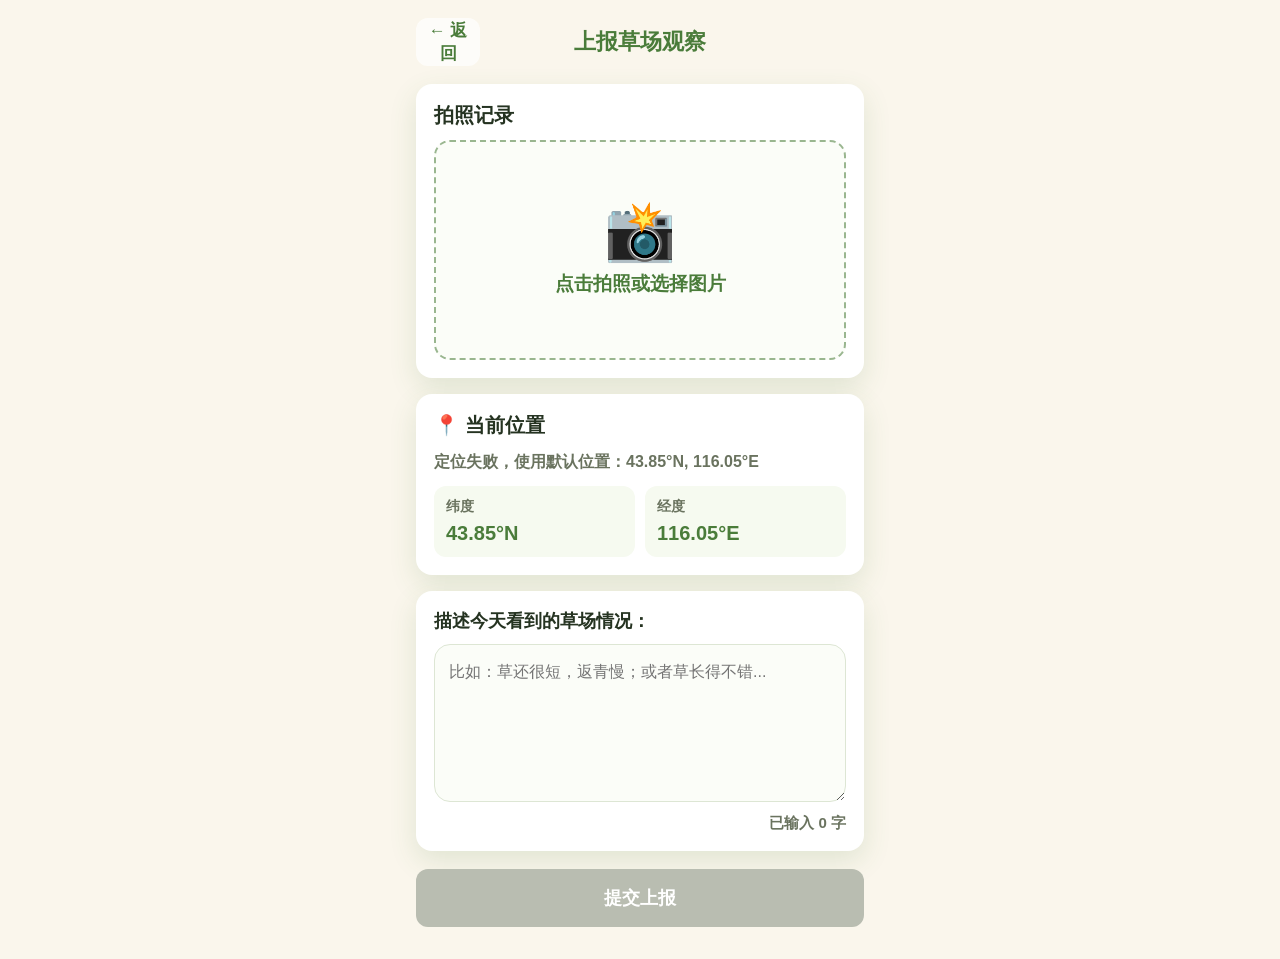
==== upload.html @ 98d2ca28 "添加3个HTML页面" ====
<!doctype html>
<html lang="zh-CN">
<head>
  <meta charset="utf-8">
  <meta name="viewport" content="width=device-width, initial-scale=1">
  <title>上报草场观察 - 草原AI协作平台</title>
  <style>
    /* 主题变量：与牧民端首页保持一致，便于后续统一调整品牌色 */
    :root {
      --bg: #FAF6EC;
      --green: #4A7C3A;
      --orange: #E89253;
      --text: #253321;
      --muted: #6A735F;
      --card: #FFFFFF;
      --line: #DDE6D4;
      --soft-green: #EEF6E8;
      --disabled: #B9BDB1;
      --shadow: 0 10px 28px rgba(74, 124, 58, 0.14);
    }

    /* 统一盒模型，避免移动端元素被 padding 撑出屏幕 */
    * {
      box-sizing: border-box;
    }

    /* 页面基础样式：米白背景、较大字体、移动端优先 */
    body {
      margin: 0;
      min-height: 100vh;
      color: var(--text);
      background: var(--bg);
      font-family: -apple-system, BlinkMacSystemFont, "Segoe UI", "PingFang SC", "Microsoft YaHei", sans-serif;
      font-size: 16px;
    }

    /* 主容器最大 480px，宽屏时仍保持手机端页面宽度 */
    .app {
      width: min(100%, 480px);
      margin: 0 auto;
      padding: 16px 16px 32px;
    }

    /* 顶部导航栏：左侧返回，中间标题，右侧占位保证标题居中 */
    .topbar {
      display: grid;
      grid-template-columns: 72px 1fr 72px;
      align-items: center;
      min-height: 52px;
      margin-bottom: 12px;
    }

    .back-btn {
      width: 64px;
      min-height: 42px;
      border: 0;
      border-radius: 12px;
      color: var(--green);
      background: rgba(255, 255, 255, 0.72);
      font-size: 17px;
      font-weight: 800;
      cursor: pointer;
    }

    .page-title {
      margin: 0;
      text-align: center;
      color: var(--green);
      font-size: 22px;
      line-height: 1.3;
      font-weight: 900;
      letter-spacing: 0;
    }

    /* 页面卡片通用样式：大圆角、白底、柔和阴影 */
    .card {
      margin-top: 16px;
      padding: 18px;
      border-radius: 16px;
      background: var(--card);
      box-shadow: var(--shadow);
    }

    .section-title {
      margin: 0 0 12px;
      font-size: 20px;
      line-height: 1.3;
      font-weight: 900;
      letter-spacing: 0;
    }

    /* 拍照区域外层：内部 label 铺满整块区域，点击即可选择或拍照 */
    .photo-box {
      position: relative;
      min-height: 220px;
      overflow: hidden;
      border: 2px dashed rgba(74, 124, 58, 0.55);
      border-radius: 16px;
      background: #FBFDF8;
    }

    .photo-box:focus-within {
      border-color: var(--green);
      box-shadow: 0 0 0 4px rgba(74, 124, 58, 0.12);
    }

    /* 隐藏原生文件输入框，但保留 label 的点击触发能力 */
    .photo-input {
      position: absolute;
      width: 1px;
      height: 1px;
      opacity: 0;
      pointer-events: none;
    }

    .photo-trigger {
      position: absolute;
      inset: 0;
      display: grid;
      place-items: center;
      cursor: pointer;
    }

    .photo-empty {
      display: grid;
      place-items: center;
      gap: 10px;
      padding: 24px;
      text-align: center;
      color: var(--green);
      font-weight: 900;
    }

    .photo-icon {
      font-size: 58px;
      line-height: 1;
    }

    .photo-text {
      font-size: 19px;
      line-height: 1.45;
    }

    /* 预览图铺满拍照区，选择图片后覆盖默认图标和文字 */
    .preview-image {
      display: none;
      width: 100%;
      height: 100%;
      min-height: 220px;
      object-fit: cover;
    }

    .photo-box.has-image .photo-empty {
      display: none;
    }

    .photo-box.has-image .preview-image {
      display: block;
    }

    /* 删除图片按钮：小圆形 ×，浮在图片右上角 */
    .remove-photo {
      position: absolute;
      top: 10px;
      right: 10px;
      display: none;
      width: 34px;
      min-height: 34px;
      border: 0;
      border-radius: 999px;
      color: #FFFFFF;
      background: rgba(37, 51, 33, 0.72);
      font-size: 24px;
      line-height: 1;
      cursor: pointer;
      z-index: 2;
    }

    .photo-box.has-image .remove-photo {
      display: grid;
      place-items: center;
    }

    /* 定位信息：两列显示纬度和经度，方便户外快速确认 */
    .location-grid {
      display: grid;
      grid-template-columns: 1fr 1fr;
      gap: 10px;
      margin-top: 12px;
    }

    .location-item {
      padding: 12px;
      border-radius: 12px;
      background: #F6FAF0;
    }

    .location-label {
      display: block;
      color: var(--muted);
      font-size: 14px;
      font-weight: 700;
    }

    .location-value {
      display: block;
      margin-top: 6px;
      color: var(--green);
      font-size: 20px;
      font-weight: 900;
    }

    .location-status {
      margin: 0;
      color: var(--muted);
      line-height: 1.5;
      font-weight: 700;
    }

    /* 描述输入区：textarea 大一些，适合手机上口述后检查文字 */
    .field-label {
      display: block;
      margin-bottom: 10px;
      font-size: 18px;
      line-height: 1.4;
      font-weight: 900;
    }

    textarea {
      width: 100%;
      min-height: 148px;
      resize: vertical;
      padding: 14px;
      border: 1px solid var(--line);
      border-radius: 16px;
      color: var(--text);
      background: #FBFDF8;
      font: inherit;
      line-height: 1.6;
      outline: none;
    }

    textarea:focus {
      border-color: var(--green);
      box-shadow: 0 0 0 4px rgba(74, 124, 58, 0.12);
    }

    .counter {
      margin-top: 8px;
      text-align: right;
      color: var(--muted);
      font-size: 15px;
      font-weight: 700;
    }

    /* 大按钮基础样式：全宽、圆角 12px、字号 18px */
    .submit-btn,
    .success-btn {
      width: 100%;
      min-height: 58px;
      border: 0;
      border-radius: 12px;
      font-size: 18px;
      font-weight: 900;
      cursor: pointer;
    }

    .submit-btn {
      margin-top: 18px;
      color: #FFFFFF;
      background: var(--green);
    }

    .submit-btn:disabled {
      color: #FFFFFF;
      background: var(--disabled);
      cursor: not-allowed;
    }

    /* 成功页默认隐藏，提交成功后用 JS 切换显示 */
    .success-view {
      display: none;
      margin-top: 18px;
      text-align: center;
    }

    .success-icon {
      font-size: 72px;
      line-height: 1;
    }

    .success-view h2 {
      margin: 12px 0 16px;
      color: var(--green);
      font-size: 28px;
      line-height: 1.3;
      font-weight: 900;
    }

    .ai-card {
      padding: 18px;
      border-radius: 16px;
      background: var(--soft-green);
      text-align: left;
      box-shadow: var(--shadow);
    }

    .ai-card h3 {
      margin: 0 0 10px;
      color: var(--green);
      font-size: 21px;
      line-height: 1.3;
      font-weight: 900;
    }

    .ai-card p {
      margin: 0;
      color: var(--text);
      line-height: 1.75;
      white-space: pre-line;
      font-weight: 650;
    }

    .success-actions {
      display: grid;
      grid-template-columns: 1fr 1fr;
      gap: 12px;
      margin-top: 16px;
    }

    .success-btn.primary {
      color: #FFFFFF;
      background: var(--green);
    }

    .success-btn.secondary {
      color: var(--green);
      border: 2px solid var(--green);
      background: #FFFFFF;
    }

    /* 小屏适配：成功页两个按钮上下排列，避免文字挤压 */
    @media (max-width: 360px) {
      .topbar {
        grid-template-columns: 64px 1fr 64px;
      }

      .location-grid,
      .success-actions {
        grid-template-columns: 1fr;
      }
    }
  </style>
</head>
<body>
  <main class="app">
    <!-- 1. 顶部导航栏：返回按钮优先调用 history.back，没有历史记录时回到首页 -->
    <header class="topbar">
      <button class="back-btn" type="button" onclick="goBack()">← 返回</button>
      <h1 class="page-title">上报草场观察</h1>
      <div aria-hidden="true"></div>
    </header>

    <!-- 表单视图：提交成功前显示，成功后整体隐藏 -->
    <section id="formView">
      <!-- 2. 拍照区：点击大虚线框可拍照或选择图片 -->
      <section class="card" aria-labelledby="photoTitle">
        <h2 id="photoTitle" class="section-title">拍照记录</h2>

        <div id="photoBox" class="photo-box">
          <input id="photoInput" class="photo-input" type="file" accept="image/*" capture="environment">
          <label class="photo-trigger" for="photoInput">
            <div class="photo-empty">
              <div class="photo-icon">📸</div>
              <div class="photo-text">点击拍照或选择图片</div>
            </div>
            <img id="previewImage" class="preview-image" alt="草场观察图片预览">
          </label>
          <button id="removePhoto" class="remove-photo" type="button" aria-label="删除图片">×</button>
        </div>
      </section>

      <!-- 3. 位置信息卡片：进入页面后自动获取当前位置 -->
      <section class="card" aria-labelledby="locationTitle">
        <h2 id="locationTitle" class="section-title">📍 当前位置</h2>
        <p id="locationStatus" class="location-status">定位中...</p>
        <div class="location-grid">
          <div class="location-item">
            <span class="location-label">纬度</span>
            <span id="latitudeText" class="location-value">--</span>
          </div>
          <div class="location-item">
            <span class="location-label">经度</span>
            <span id="longitudeText" class="location-value">--</span>
          </div>
        </div>
      </section>

      <!-- 4. 描述输入区：文字变化时实时更新字数，并决定提交按钮是否可点 -->
      <section class="card" aria-labelledby="descTitle">
        <label id="descTitle" class="field-label" for="descriptionInput">描述今天看到的草场情况：</label>
        <textarea id="descriptionInput" rows="5" placeholder="比如：草还很短，返青慢；或者草长得不错..."></textarea>
        <div id="charCounter" class="counter">已输入 0 字</div>
      </section>

      <!-- 5. 提交按钮：必须有图片或描述其中之一才启用 -->
      <button id="submitButton" class="submit-btn" type="button" disabled>提交上报</button>
    </section>

    <!-- 提交成功页：模拟 AI 分析完成后展示 -->
    <section id="successView" class="success-view" aria-live="polite">
      <div class="success-icon">✅</div>
      <h2>上报成功！</h2>

      <article class="ai-card">
        <h3>🌱 AI放牧建议</h3>
        <p>根据你的描述，当前草场返青情况良好。建议：
1. 控制每日放牧时间在6-8小时
2. 优先在东侧轮牧，让西侧继续恢复
3. 注意观察羊群采食情况，避免过度啃食</p>
      </article>

      <div class="success-actions">
        <button class="success-btn primary" type="button" onclick="resetReport()">📸 再上报一次</button>
        <button class="success-btn secondary" type="button" onclick="goHome()">🏠 返回首页</button>
      </div>
    </section>
  </main>

  <script>
    /* 获取页面关键元素，后续交互都围绕这些元素更新状态 */
    const formView = document.querySelector("#formView");
    const successView = document.querySelector("#successView");
    const photoBox = document.querySelector("#photoBox");
    const photoInput = document.querySelector("#photoInput");
    const previewImage = document.querySelector("#previewImage");
    const removePhoto = document.querySelector("#removePhoto");
    const locationStatus = document.querySelector("#locationStatus");
    const latitudeText = document.querySelector("#latitudeText");
    const longitudeText = document.querySelector("#longitudeText");
    const descriptionInput = document.querySelector("#descriptionInput");
    const charCounter = document.querySelector("#charCounter");
    const submitButton = document.querySelector("#submitButton");

    /* 保存当前图片的 base64 数据；为空时表示还没有选择图片 */
    let selectedImageBase64 = "";

    /*
      返回逻辑：
      如果用户是从首页进入，就直接返回上一页；
      如果没有可返回历史，则跳转到 weather.html 这个首页文件。
    */
    function goBack() {
      if (window.history.length > 1) {
        history.back();
      } else {
        window.location.href = "weather.html";
      }
    }

    /* 成功页的“返回首页”按钮使用同一个首页地址 */
    function goHome() {
      window.location.href = "weather.html";
    }

    /*
      图片选择逻辑：
      使用 FileReader API 把图片转成 base64，然后塞进 img 作为预览图。
    */
    photoInput.addEventListener("change", () => {
      const file = photoInput.files && photoInput.files[0];

      if (!file) {
        return;
      }

      const reader = new FileReader();
      reader.onload = () => {
        selectedImageBase64 = reader.result;
        previewImage.src = selectedImageBase64;
        photoBox.classList.add("has-image");
        updateSubmitState();
      };
      reader.readAsDataURL(file);
    });

    /*
      删除图片逻辑：
      阻止点击冒泡，避免按下 × 后又触发外层 label 打开文件选择框。
    */
    removePhoto.addEventListener("click", (event) => {
      event.preventDefault();
      event.stopPropagation();

      selectedImageBase64 = "";
      photoInput.value = "";
      previewImage.removeAttribute("src");
      photoBox.classList.remove("has-image");
      updateSubmitState();
    });

    /*
      定位逻辑：
      成功时显示真实经纬度，保留 2 位小数；
      失败或浏览器不支持时使用题目要求的默认位置。
    */
    function getLocation() {
      if (!navigator.geolocation) {
        useDefaultLocation();
        return;
      }

      locationStatus.textContent = "定位中...";
      navigator.geolocation.getCurrentPosition(
        (position) => {
          const latitude = position.coords.latitude;
          const longitude = position.coords.longitude;

          locationStatus.textContent = "已获取当前位置";
          latitudeText.textContent = `${latitude.toFixed(2)}°N`;
          longitudeText.textContent = `${longitude.toFixed(2)}°E`;
        },
        () => {
          useDefaultLocation();
        },
        {
          enableHighAccuracy: true,
          timeout: 8000,
          maximumAge: 60000
        }
      );
    }

    /* 默认位置兜底：定位失败时保证页面仍然有可用的位置信息 */
    function useDefaultLocation() {
      locationStatus.textContent = "定位失败，使用默认位置：43.85°N, 116.05°E";
      latitudeText.textContent = "43.85°N";
      longitudeText.textContent = "116.05°E";
    }

    /*
      描述输入逻辑：
      每次输入都更新字数统计，并判断提交按钮是否应该启用。
    */
    descriptionInput.addEventListener("input", () => {
      const count = descriptionInput.value.trim().length;
      charCounter.textContent = `已输入 ${count} 字`;
      updateSubmitState();
    });

    /*
      提交按钮启用条件：
      有图片或有描述其中之一即可提交；两者都没有时保持灰色禁用。
    */
    function updateSubmitState() {
      const hasImage = Boolean(selectedImageBase64);
      const hasDescription = descriptionInput.value.trim().length > 0;
      submitButton.disabled = !(hasImage || hasDescription);
    }

    /*
      提交逻辑：
      这里用 setTimeout 模拟 1.5 秒 API 调用，后续接真实接口时可替换此处。
    */
    submitButton.addEventListener("click", () => {
      if (submitButton.disabled) {
        return;
      }

      submitButton.disabled = true;
      submitButton.textContent = "AI正在分析中...";

      setTimeout(() => {
        formView.style.display = "none";
        successView.style.display = "block";
      }, 1500);
    });

    /*
      再上报一次：
      清空图片、描述和提交按钮状态，重新显示表单区域。
    */
    function resetReport() {
      selectedImageBase64 = "";
      photoInput.value = "";
      previewImage.removeAttribute("src");
      photoBox.classList.remove("has-image");
      descriptionInput.value = "";
      charCounter.textContent = "已输入 0 字";
      submitButton.textContent = "提交上报";
      updateSubmitState();

      successView.style.display = "none";
      formView.style.display = "block";
      getLocation();
    }

    /* 页面加载后立即尝试定位，并初始化提交按钮状态 */
    getLocation();
    updateSubmitState();
  </script>
</body>
</html>
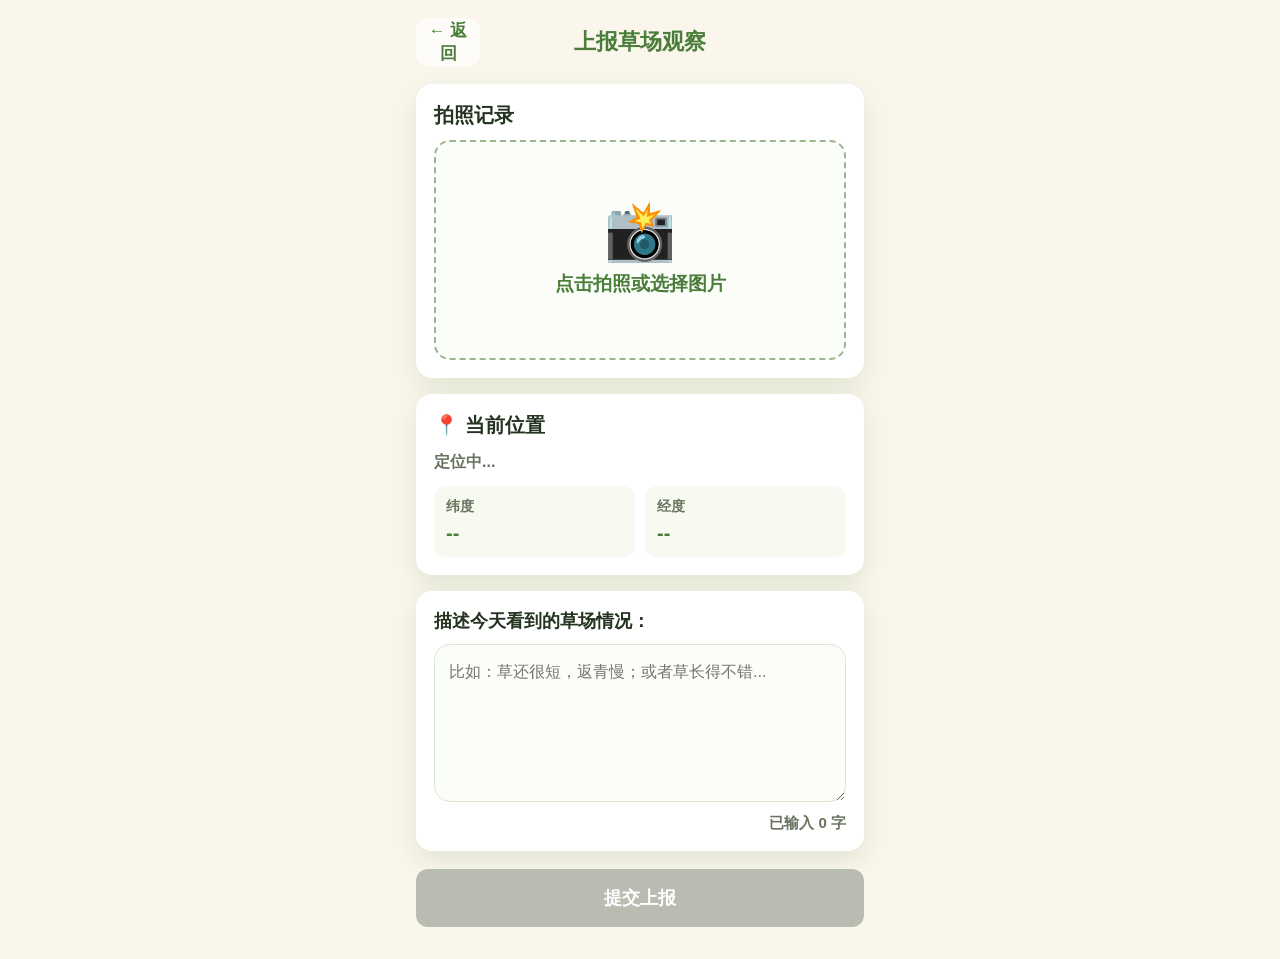
==== commit 42ca6a6d: "添加Supabase连接和上传功能" ====
--- a/upload.html
+++ b/upload.html
@@ -5,7 +5,6 @@
   <meta name="viewport" content="width=device-width, initial-scale=1">
   <title>上报草场观察 - 草原AI协作平台</title>
   <style>
-    /* 主题变量：与牧民端首页保持一致，便于后续统一调整品牌色 */
     :root {
       --bg: #FAF6EC;
       --green: #4A7C3A;
@@ -18,355 +17,80 @@
       --disabled: #B9BDB1;
       --shadow: 0 10px 28px rgba(74, 124, 58, 0.14);
     }
-
-    /* 统一盒模型，避免移动端元素被 padding 撑出屏幕 */
-    * {
-      box-sizing: border-box;
-    }
-
-    /* 页面基础样式：米白背景、较大字体、移动端优先 */
+    * { box-sizing: border-box; }
     body {
-      margin: 0;
-      min-height: 100vh;
-      color: var(--text);
-      background: var(--bg);
+      margin: 0; min-height: 100vh;
+      color: var(--text); background: var(--bg);
       font-family: -apple-system, BlinkMacSystemFont, "Segoe UI", "PingFang SC", "Microsoft YaHei", sans-serif;
       font-size: 16px;
     }
-
-    /* 主容器最大 480px，宽屏时仍保持手机端页面宽度 */
-    .app {
-      width: min(100%, 480px);
-      margin: 0 auto;
-      padding: 16px 16px 32px;
-    }
-
-    /* 顶部导航栏：左侧返回，中间标题，右侧占位保证标题居中 */
-    .topbar {
-      display: grid;
-      grid-template-columns: 72px 1fr 72px;
-      align-items: center;
-      min-height: 52px;
-      margin-bottom: 12px;
-    }
-
-    .back-btn {
-      width: 64px;
-      min-height: 42px;
-      border: 0;
-      border-radius: 12px;
-      color: var(--green);
-      background: rgba(255, 255, 255, 0.72);
-      font-size: 17px;
-      font-weight: 800;
-      cursor: pointer;
-    }
-
-    .page-title {
-      margin: 0;
-      text-align: center;
-      color: var(--green);
-      font-size: 22px;
-      line-height: 1.3;
-      font-weight: 900;
-      letter-spacing: 0;
-    }
-
-    /* 页面卡片通用样式：大圆角、白底、柔和阴影 */
-    .card {
-      margin-top: 16px;
-      padding: 18px;
-      border-radius: 16px;
-      background: var(--card);
-      box-shadow: var(--shadow);
-    }
-
-    .section-title {
-      margin: 0 0 12px;
-      font-size: 20px;
-      line-height: 1.3;
-      font-weight: 900;
-      letter-spacing: 0;
-    }
-
-    /* 拍照区域外层：内部 label 铺满整块区域，点击即可选择或拍照 */
-    .photo-box {
-      position: relative;
-      min-height: 220px;
-      overflow: hidden;
-      border: 2px dashed rgba(74, 124, 58, 0.55);
-      border-radius: 16px;
-      background: #FBFDF8;
-    }
-
-    .photo-box:focus-within {
-      border-color: var(--green);
-      box-shadow: 0 0 0 4px rgba(74, 124, 58, 0.12);
-    }
-
-    /* 隐藏原生文件输入框，但保留 label 的点击触发能力 */
-    .photo-input {
-      position: absolute;
-      width: 1px;
-      height: 1px;
-      opacity: 0;
-      pointer-events: none;
-    }
-
-    .photo-trigger {
-      position: absolute;
-      inset: 0;
-      display: grid;
-      place-items: center;
-      cursor: pointer;
-    }
-
-    .photo-empty {
-      display: grid;
-      place-items: center;
-      gap: 10px;
-      padding: 24px;
-      text-align: center;
-      color: var(--green);
-      font-weight: 900;
-    }
-
-    .photo-icon {
-      font-size: 58px;
-      line-height: 1;
-    }
-
-    .photo-text {
-      font-size: 19px;
-      line-height: 1.45;
-    }
-
-    /* 预览图铺满拍照区，选择图片后覆盖默认图标和文字 */
-    .preview-image {
-      display: none;
-      width: 100%;
-      height: 100%;
-      min-height: 220px;
-      object-fit: cover;
-    }
-
-    .photo-box.has-image .photo-empty {
-      display: none;
-    }
-
-    .photo-box.has-image .preview-image {
-      display: block;
-    }
-
-    /* 删除图片按钮：小圆形 ×，浮在图片右上角 */
-    .remove-photo {
-      position: absolute;
-      top: 10px;
-      right: 10px;
-      display: none;
-      width: 34px;
-      min-height: 34px;
-      border: 0;
-      border-radius: 999px;
-      color: #FFFFFF;
-      background: rgba(37, 51, 33, 0.72);
-      font-size: 24px;
-      line-height: 1;
-      cursor: pointer;
-      z-index: 2;
-    }
-
-    .photo-box.has-image .remove-photo {
-      display: grid;
-      place-items: center;
-    }
-
-    /* 定位信息：两列显示纬度和经度，方便户外快速确认 */
-    .location-grid {
-      display: grid;
-      grid-template-columns: 1fr 1fr;
-      gap: 10px;
-      margin-top: 12px;
-    }
-
-    .location-item {
-      padding: 12px;
-      border-radius: 12px;
-      background: #F6FAF0;
-    }
-
-    .location-label {
-      display: block;
-      color: var(--muted);
-      font-size: 14px;
-      font-weight: 700;
-    }
-
-    .location-value {
-      display: block;
-      margin-top: 6px;
-      color: var(--green);
-      font-size: 20px;
-      font-weight: 900;
-    }
-
-    .location-status {
-      margin: 0;
-      color: var(--muted);
-      line-height: 1.5;
-      font-weight: 700;
-    }
-
-    /* 描述输入区：textarea 大一些，适合手机上口述后检查文字 */
-    .field-label {
-      display: block;
-      margin-bottom: 10px;
-      font-size: 18px;
-      line-height: 1.4;
-      font-weight: 900;
-    }
-
-    textarea {
-      width: 100%;
-      min-height: 148px;
-      resize: vertical;
-      padding: 14px;
-      border: 1px solid var(--line);
-      border-radius: 16px;
-      color: var(--text);
-      background: #FBFDF8;
-      font: inherit;
-      line-height: 1.6;
-      outline: none;
-    }
-
-    textarea:focus {
-      border-color: var(--green);
-      box-shadow: 0 0 0 4px rgba(74, 124, 58, 0.12);
-    }
-
-    .counter {
-      margin-top: 8px;
-      text-align: right;
-      color: var(--muted);
-      font-size: 15px;
-      font-weight: 700;
-    }
-
-    /* 大按钮基础样式：全宽、圆角 12px、字号 18px */
-    .submit-btn,
-    .success-btn {
-      width: 100%;
-      min-height: 58px;
-      border: 0;
-      border-radius: 12px;
-      font-size: 18px;
-      font-weight: 900;
-      cursor: pointer;
-    }
-
-    .submit-btn {
-      margin-top: 18px;
-      color: #FFFFFF;
-      background: var(--green);
-    }
-
-    .submit-btn:disabled {
-      color: #FFFFFF;
-      background: var(--disabled);
-      cursor: not-allowed;
-    }
-
-    /* 成功页默认隐藏，提交成功后用 JS 切换显示 */
-    .success-view {
-      display: none;
-      margin-top: 18px;
-      text-align: center;
-    }
-
-    .success-icon {
-      font-size: 72px;
-      line-height: 1;
-    }
-
-    .success-view h2 {
-      margin: 12px 0 16px;
-      color: var(--green);
-      font-size: 28px;
-      line-height: 1.3;
-      font-weight: 900;
-    }
-
-    .ai-card {
-      padding: 18px;
-      border-radius: 16px;
-      background: var(--soft-green);
-      text-align: left;
-      box-shadow: var(--shadow);
-    }
-
-    .ai-card h3 {
-      margin: 0 0 10px;
-      color: var(--green);
-      font-size: 21px;
-      line-height: 1.3;
-      font-weight: 900;
-    }
-
-    .ai-card p {
-      margin: 0;
-      color: var(--text);
-      line-height: 1.75;
-      white-space: pre-line;
-      font-weight: 650;
-    }
-
-    .success-actions {
-      display: grid;
-      grid-template-columns: 1fr 1fr;
-      gap: 12px;
-      margin-top: 16px;
-    }
-
-    .success-btn.primary {
-      color: #FFFFFF;
-      background: var(--green);
-    }
-
-    .success-btn.secondary {
-      color: var(--green);
-      border: 2px solid var(--green);
-      background: #FFFFFF;
-    }
-
-    /* 小屏适配：成功页两个按钮上下排列，避免文字挤压 */
+    .app { width: min(100%, 480px); margin: 0 auto; padding: 16px 16px 32px; }
+    .topbar { display: grid; grid-template-columns: 72px 1fr 72px; align-items: center; min-height: 52px; margin-bottom: 12px; }
+    .back-btn { width: 64px; min-height: 42px; border: 0; border-radius: 12px; color: var(--green); background: rgba(255,255,255,0.72); font-size: 17px; font-weight: 800; cursor: pointer; }
+    .page-title { margin: 0; text-align: center; color: var(--green); font-size: 22px; line-height: 1.3; font-weight: 900; }
+    .card { margin-top: 16px; padding: 18px; border-radius: 16px; background: var(--card); box-shadow: var(--shadow); }
+    .section-title { margin: 0 0 12px; font-size: 20px; line-height: 1.3; font-weight: 900; }
+    .photo-box { position: relative; min-height: 220px; overflow: hidden; border: 2px dashed rgba(74,124,58,0.55); border-radius: 16px; background: #FBFDF8; }
+    .photo-box:focus-within { border-color: var(--green); box-shadow: 0 0 0 4px rgba(74,124,58,0.12); }
+    .photo-input { position: absolute; width: 1px; height: 1px; opacity: 0; pointer-events: none; }
+    .photo-trigger { position: absolute; inset: 0; display: grid; place-items: center; cursor: pointer; }
+    .photo-empty { display: grid; place-items: center; gap: 10px; padding: 24px; text-align: center; color: var(--green); font-weight: 900; }
+    .photo-icon { font-size: 58px; line-height: 1; }
+    .photo-text { font-size: 19px; line-height: 1.45; }
+    .preview-image { display: none; width: 100%; height: 100%; min-height: 220px; object-fit: cover; }
+    .photo-box.has-image .photo-empty { display: none; }
+    .photo-box.has-image .preview-image { display: block; }
+    .remove-photo { position: absolute; top: 10px; right: 10px; display: none; width: 34px; min-height: 34px; border: 0; border-radius: 999px; color: #FFF; background: rgba(37,51,33,0.72); font-size: 24px; line-height: 1; cursor: pointer; z-index: 2; }
+    .photo-box.has-image .remove-photo { display: grid; place-items: center; }
+    .location-grid { display: grid; grid-template-columns: 1fr 1fr; gap: 10px; margin-top: 12px; }
+    .location-item { padding: 12px; border-radius: 12px; background: #F6FAF0; }
+    .location-label { display: block; color: var(--muted); font-size: 14px; font-weight: 700; }
+    .location-value { display: block; margin-top: 6px; color: var(--green); font-size: 20px; font-weight: 900; }
+    .location-status { margin: 0; color: var(--muted); line-height: 1.5; font-weight: 700; }
+    .field-label { display: block; margin-bottom: 10px; font-size: 18px; line-height: 1.4; font-weight: 900; }
+    textarea { width: 100%; min-height: 148px; resize: vertical; padding: 14px; border: 1px solid var(--line); border-radius: 16px; color: var(--text); background: #FBFDF8; font: inherit; line-height: 1.6; outline: none; }
+    textarea:focus { border-color: var(--green); box-shadow: 0 0 0 4px rgba(74,124,58,0.12); }
+    .counter { margin-top: 8px; text-align: right; color: var(--muted); font-size: 15px; font-weight: 700; }
+    .submit-btn, .success-btn { width: 100%; min-height: 58px; border: 0; border-radius: 12px; font-size: 18px; font-weight: 900; cursor: pointer; }
+    .submit-btn { margin-top: 18px; color: #FFF; background: var(--green); }
+    .submit-btn:disabled { color: #FFF; background: var(--disabled); cursor: not-allowed; }
+    .success-view { display: none; margin-top: 18px; text-align: center; }
+    .success-icon { font-size: 72px; line-height: 1; }
+    .success-view h2 { margin: 12px 0 16px; color: var(--green); font-size: 28px; line-height: 1.3; font-weight: 900; }
+    .ai-card { padding: 18px; border-radius: 16px; background: var(--soft-green); text-align: left; box-shadow: var(--shadow); }
+    .ai-card h3 { margin: 0 0 10px; color: var(--green); font-size: 21px; line-height: 1.3; font-weight: 900; }
+    .ai-card p { margin: 0; color: var(--text); line-height: 1.75; white-space: pre-line; font-weight: 650; }
+    .ai-loading { display: inline-block; color: var(--muted); }
+    .ai-loading::after { content: '...'; animation: dots 1.5s infinite; }
+    @keyframes dots {
+      0%, 20% { content: '.'; }
+      40% { content: '..'; }
+      60%, 100% { content: '...'; }
+    }
+    .success-actions { display: grid; grid-template-columns: 1fr 1fr; gap: 12px; margin-top: 16px; }
+    .success-btn.primary { color: #FFF; background: var(--green); }
+    .success-btn.secondary { color: var(--green); border: 2px solid var(--green); background: #FFF; }
+    .toast { position: fixed; top: 20px; left: 50%; transform: translateX(-50%); padding: 16px 24px; border-radius: 12px; color: #FFF; font-weight: 900; font-size: 15px; line-height: 1.5; box-shadow: 0 8px 24px rgba(0,0,0,0.2); z-index: 9999; max-width: 90%; text-align: center; white-space: pre-line; }
+    .toast.success { background: #4A7C3A; }
+    .toast.error { background: #D9534F; }
+    .toast.info { background: #5B7FB8; }
     @media (max-width: 360px) {
-      .topbar {
-        grid-template-columns: 64px 1fr 64px;
-      }
-
-      .location-grid,
-      .success-actions {
-        grid-template-columns: 1fr;
-      }
+      .topbar { grid-template-columns: 64px 1fr 64px; }
+      .location-grid, .success-actions { grid-template-columns: 1fr; }
     }
   </style>
 </head>
 <body>
   <main class="app">
-    <!-- 1. 顶部导航栏：返回按钮优先调用 history.back，没有历史记录时回到首页 -->
     <header class="topbar">
       <button class="back-btn" type="button" onclick="goBack()">← 返回</button>
       <h1 class="page-title">上报草场观察</h1>
       <div aria-hidden="true"></div>
     </header>
 
-    <!-- 表单视图：提交成功前显示，成功后整体隐藏 -->
     <section id="formView">
-      <!-- 2. 拍照区：点击大虚线框可拍照或选择图片 -->
-      <section class="card" aria-labelledby="photoTitle">
-        <h2 id="photoTitle" class="section-title">拍照记录</h2>
-
+      <section class="card">
+        <h2 class="section-title">拍照记录</h2>
         <div id="photoBox" class="photo-box">
           <input id="photoInput" class="photo-input" type="file" accept="image/*" capture="environment">
           <label class="photo-trigger" for="photoInput">
@@ -374,15 +98,14 @@
               <div class="photo-icon">📸</div>
               <div class="photo-text">点击拍照或选择图片</div>
             </div>
-            <img id="previewImage" class="preview-image" alt="草场观察图片预览">
+            <img id="previewImage" class="preview-image" alt="预览">
           </label>
-          <button id="removePhoto" class="remove-photo" type="button" aria-label="删除图片">×</button>
+          <button id="removePhoto" class="remove-photo" type="button">×</button>
         </div>
       </section>
 
-      <!-- 3. 位置信息卡片：进入页面后自动获取当前位置 -->
-      <section class="card" aria-labelledby="locationTitle">
-        <h2 id="locationTitle" class="section-title">📍 当前位置</h2>
+      <section class="card">
+        <h2 class="section-title">📍 当前位置</h2>
         <p id="locationStatus" class="location-status">定位中...</p>
         <div class="location-grid">
           <div class="location-item">
@@ -396,30 +119,22 @@
         </div>
       </section>
 
-      <!-- 4. 描述输入区：文字变化时实时更新字数，并决定提交按钮是否可点 -->
-      <section class="card" aria-labelledby="descTitle">
-        <label id="descTitle" class="field-label" for="descriptionInput">描述今天看到的草场情况：</label>
+      <section class="card">
+        <label class="field-label" for="descriptionInput">描述今天看到的草场情况：</label>
         <textarea id="descriptionInput" rows="5" placeholder="比如：草还很短，返青慢；或者草长得不错..."></textarea>
         <div id="charCounter" class="counter">已输入 0 字</div>
       </section>
 
-      <!-- 5. 提交按钮：必须有图片或描述其中之一才启用 -->
       <button id="submitButton" class="submit-btn" type="button" disabled>提交上报</button>
     </section>
 
-    <!-- 提交成功页：模拟 AI 分析完成后展示 -->
-    <section id="successView" class="success-view" aria-live="polite">
+    <section id="successView" class="success-view">
       <div class="success-icon">✅</div>
       <h2>上报成功！</h2>
-
       <article class="ai-card">
         <h3>🌱 AI放牧建议</h3>
-        <p>根据你的描述，当前草场返青情况良好。建议：
-1. 控制每日放牧时间在6-8小时
-2. 优先在东侧轮牧，让西侧继续恢复
-3. 注意观察羊群采食情况，避免过度啃食</p>
+        <p id="aiSuggestionText"><span class="ai-loading">AI 正在分析中</span></p>
       </article>
-
       <div class="success-actions">
         <button class="success-btn primary" type="button" onclick="resetReport()">📸 再上报一次</button>
         <button class="success-btn secondary" type="button" onclick="goHome()">🏠 返回首页</button>
@@ -427,8 +142,26 @@
     </section>
   </main>
 
-  <script>
-    /* 获取页面关键元素，后续交互都围绕这些元素更新状态 */
+  <script type="module">
+    import { createClient } from 'https://esm.sh/@supabase/supabase-js@2';
+    const SUPABASE_URL = 'https://jqubxwcjupapeaknfzpi.supabase.co';
+    const SUPABASE_KEY = 'sb_publishable_MndnE02o-5Q5xN7_rNyIhQ_1Ur7k8cq';
+    const supabase = createClient(SUPABASE_URL, SUPABASE_KEY);
+
+    // 🤖 Gemini API 配置
+    const GEMINI_API_KEY = 'AQ.Ab8RN6LCqMwL3WTawAfAnMDel_IPgNeAefF9pw30BZFH9yvuVw';
+    const GEMINI_MODEL = 'gemini-2.5-flash';
+
+    // 🌟 页面顶部浮动提示
+    function showToast(msg, type = 'info', duration = 5000) {
+      const toast = document.createElement("div");
+      toast.className = `toast ${type}`;
+      toast.textContent = msg;
+      document.body.appendChild(toast);
+      setTimeout(() => toast.remove(), duration);
+      console.log(`[${type.toUpperCase()}]`, msg);
+    }
+
     const formView = document.querySelector("#formView");
     const successView = document.querySelector("#successView");
     const photoBox = document.querySelector("#photoBox");
@@ -441,163 +174,270 @@
     const descriptionInput = document.querySelector("#descriptionInput");
     const charCounter = document.querySelector("#charCounter");
     const submitButton = document.querySelector("#submitButton");
-
-    /* 保存当前图片的 base64 数据；为空时表示还没有选择图片 */
-    let selectedImageBase64 = "";
-
-    /*
-      返回逻辑：
-      如果用户是从首页进入，就直接返回上一页；
-      如果没有可返回历史，则跳转到 weather.html 这个首页文件。
-    */
-    function goBack() {
-      if (window.history.length > 1) {
-        history.back();
-      } else {
-        window.location.href = "weather.html";
-      }
-    }
-
-    /* 成功页的“返回首页”按钮使用同一个首页地址 */
-    function goHome() {
+    const aiSuggestionText = document.querySelector("#aiSuggestionText");
+
+    let selectedFile = null;
+    let currentLat = 43.85;
+    let currentLng = 116.05;
+
+    if (!supabase) {
+      showToast("❌ Supabase 未加载！", 'error', 10000);
+    } else {
+      console.log('✅ Supabase 客户端已加载');
+    }
+
+    window.goBack = function() {
+      if (window.history.length > 1) history.back();
+      else window.location.href = "weather.html";
+    };
+    window.goHome = function() {
       window.location.href = "weather.html";
-    }
-
-    /*
-      图片选择逻辑：
-      使用 FileReader API 把图片转成 base64，然后塞进 img 作为预览图。
-    */
-    photoInput.addEventListener("change", () => {
-      const file = photoInput.files && photoInput.files[0];
-
-      if (!file) {
-        return;
-      }
-
-      const reader = new FileReader();
-      reader.onload = () => {
-        selectedImageBase64 = reader.result;
-        previewImage.src = selectedImageBase64;
-        photoBox.classList.add("has-image");
-        updateSubmitState();
-      };
-      reader.readAsDataURL(file);
-    });
-
-    /*
-      删除图片逻辑：
-      阻止点击冒泡，避免按下 × 后又触发外层 label 打开文件选择框。
-    */
-    removePhoto.addEventListener("click", (event) => {
-      event.preventDefault();
-      event.stopPropagation();
-
-      selectedImageBase64 = "";
-      photoInput.value = "";
-      previewImage.removeAttribute("src");
-      photoBox.classList.remove("has-image");
-      updateSubmitState();
-    });
-
-    /*
-      定位逻辑：
-      成功时显示真实经纬度，保留 2 位小数；
-      失败或浏览器不支持时使用题目要求的默认位置。
-    */
-    function getLocation() {
-      if (!navigator.geolocation) {
-        useDefaultLocation();
-        return;
-      }
-
-      locationStatus.textContent = "定位中...";
-      navigator.geolocation.getCurrentPosition(
-        (position) => {
-          const latitude = position.coords.latitude;
-          const longitude = position.coords.longitude;
-
-          locationStatus.textContent = "已获取当前位置";
-          latitudeText.textContent = `${latitude.toFixed(2)}°N`;
-          longitudeText.textContent = `${longitude.toFixed(2)}°E`;
-        },
-        () => {
-          useDefaultLocation();
-        },
-        {
-          enableHighAccuracy: true,
-          timeout: 8000,
-          maximumAge: 60000
-        }
-      );
-    }
-
-    /* 默认位置兜底：定位失败时保证页面仍然有可用的位置信息 */
-    function useDefaultLocation() {
-      locationStatus.textContent = "定位失败，使用默认位置：43.85°N, 116.05°E";
-      latitudeText.textContent = "43.85°N";
-      longitudeText.textContent = "116.05°E";
-    }
-
-    /*
-      描述输入逻辑：
-      每次输入都更新字数统计，并判断提交按钮是否应该启用。
-    */
-    descriptionInput.addEventListener("input", () => {
-      const count = descriptionInput.value.trim().length;
-      charCounter.textContent = `已输入 ${count} 字`;
-      updateSubmitState();
-    });
-
-    /*
-      提交按钮启用条件：
-      有图片或有描述其中之一即可提交；两者都没有时保持灰色禁用。
-    */
-    function updateSubmitState() {
-      const hasImage = Boolean(selectedImageBase64);
-      const hasDescription = descriptionInput.value.trim().length > 0;
-      submitButton.disabled = !(hasImage || hasDescription);
-    }
-
-    /*
-      提交逻辑：
-      这里用 setTimeout 模拟 1.5 秒 API 调用，后续接真实接口时可替换此处。
-    */
-    submitButton.addEventListener("click", () => {
-      if (submitButton.disabled) {
-        return;
-      }
-
-      submitButton.disabled = true;
-      submitButton.textContent = "AI正在分析中...";
-
-      setTimeout(() => {
-        formView.style.display = "none";
-        successView.style.display = "block";
-      }, 1500);
-    });
-
-    /*
-      再上报一次：
-      清空图片、描述和提交按钮状态，重新显示表单区域。
-    */
-    function resetReport() {
-      selectedImageBase64 = "";
+    };
+    window.resetReport = function() {
+      selectedFile = null;
       photoInput.value = "";
       previewImage.removeAttribute("src");
       photoBox.classList.remove("has-image");
       descriptionInput.value = "";
       charCounter.textContent = "已输入 0 字";
       submitButton.textContent = "提交上报";
+      aiSuggestionText.innerHTML = '<span class="ai-loading">AI 正在分析中</span>';
       updateSubmitState();
-
       successView.style.display = "none";
       formView.style.display = "block";
       getLocation();
-    }
-
-    /* 页面加载后立即尝试定位，并初始化提交按钮状态 */
+    };
+
+    photoInput.addEventListener("change", () => {
+      const file = photoInput.files && photoInput.files[0];
+      if (!file) return;
+      selectedFile = file;
+      previewImage.src = URL.createObjectURL(file);
+      photoBox.classList.add("has-image");
+      updateSubmitState();
+    });
+
+    removePhoto.addEventListener("click", (event) => {
+      event.preventDefault();
+      event.stopPropagation();
+      selectedFile = null;
+      photoInput.value = "";
+      previewImage.removeAttribute("src");
+      photoBox.classList.remove("has-image");
+      updateSubmitState();
+    });
+
+    function getLocation() {
+      if (!navigator.geolocation) { useDefaultLocation(); return; }
+      locationStatus.textContent = "定位中...";
+      navigator.geolocation.getCurrentPosition(
+        (position) => {
+          currentLat = position.coords.latitude;
+          currentLng = position.coords.longitude;
+          locationStatus.textContent = "已获取当前位置";
+          latitudeText.textContent = `${currentLat.toFixed(2)}°N`;
+          longitudeText.textContent = `${currentLng.toFixed(2)}°E`;
+        },
+        () => useDefaultLocation(),
+        { enableHighAccuracy: true, timeout: 8000, maximumAge: 60000 }
+      );
+    }
+
+    function useDefaultLocation() {
+      locationStatus.textContent = "定位失败，使用默认位置：43.85°N, 116.05°E";
+      latitudeText.textContent = "43.85°N";
+      longitudeText.textContent = "116.05°E";
+      currentLat = 43.85;
+      currentLng = 116.05;
+    }
+
+    descriptionInput.addEventListener("input", () => {
+      const count = descriptionInput.value.trim().length;
+      charCounter.textContent = `已输入 ${count} 字`;
+      updateSubmitState();
+    });
+
+    function updateSubmitState() {
+      const hasImage = Boolean(selectedFile);
+      const hasDescription = descriptionInput.value.trim().length > 0;
+      submitButton.disabled = !(hasImage || hasDescription);
+    }
+
+    // 🖼️ 把图片文件转成 Base64
+    function fileToBase64(file) {
+      return new Promise((resolve, reject) => {
+        const reader = new FileReader();
+        reader.onload = () => {
+          // reader.result 是 "[data-uri]" 形式
+          const base64 = reader.result.split(',')[1];
+          const mimeType = file.type || 'image/jpeg';
+          resolve({ base64, mimeType });
+        };
+        reader.onerror = reject;
+        reader.readAsDataURL(file);
+      });
+    }
+
+    // 🤖 调用 Gemini API 生成放牧建议
+    async function getGeminiSuggestion(description, file, lat, lng) {
+      const prompt = `你是一位经验丰富的草原牧业专家，正在协助内蒙古锡林郭勒盟的牧民进行可持续放牧决策。
+
+【牧民观察信息】
+- 位置：北纬 ${lat.toFixed(2)}°，东经 ${lng.toFixed(2)}°
+- 牧民描述：${description || '（未填写描述）'}
+${file ? '- 牧民同时上传了一张草场照片，请仔细观察照片中的草场返青情况、植被密度、土壤状况等。' : ''}
+
+【你的任务】
+请基于${file ? '照片和' : ''}牧民描述，给出 3 条具体、可执行的放牧建议。
+
+【输出要求】
+- 用简短朴实的中文，每条建议 1-2 句话
+- 牧民文化水平不高，避免使用复杂术语
+- 格式严格按照下面这样：
+
+根据你的描述${file ? '和照片' : ''}，[一句话总结当前草场状况]。建议：
+1. [第一条建议]
+2. [第二条建议]
+3. [第三条建议]`;
+
+      // 构造请求体
+      const parts = [{ text: prompt }];
+      
+      // 如果有图片，加入图片
+      if (file) {
+        const { base64, mimeType } = await fileToBase64(file);
+        parts.push({
+          inline_data: {
+            mime_type: mimeType,
+            data: base64
+          }
+        });
+      }
+
+      const url = `https://generativelanguage.googleapis.com/v1beta/models/${GEMINI_MODEL}:generateContent?key=${GEMINI_API_KEY}`;
+      
+      const res = await fetch(url, {
+        method: 'POST',
+        headers: { 'Content-Type': 'application/json' },
+        body: JSON.stringify({
+          contents: [{ parts }],
+          generationConfig: {
+  temperature: 0.7,
+  maxOutputTokens: 2048,
+  thinkingConfig: {
+    thinkingBudget: 0
+  }
+}
+        })
+      });
+
+      const data = await res.json();
+      console.log('🤖 Gemini 返回:', data);
+
+      if (data.error) {
+        throw new Error(`Gemini API 错误: ${data.error.message}`);
+      }
+
+      const text = data?.candidates?.[0]?.content?.parts?.[0]?.text;
+      if (!text) {
+        throw new Error('Gemini 未返回有效内容');
+      }
+      return text.trim();
+    }
+
+    // 🌟 提交逻辑：上传图片 → 保存数据库 → 调用 Gemini → 显示建议
+    submitButton.addEventListener("click", async () => {
+      if (submitButton.disabled) return;
+
+      submitButton.disabled = true;
+      submitButton.textContent = "上传中...";
+      showToast("📤 正在上传...", 'info', 2000);
+
+      try {
+        // 第 1 步：上传图片到 Supabase Storage
+        let photoUrl = null;
+        if (selectedFile) {
+          console.log('开始上传图片:', selectedFile.name);
+          const fileName = `${Date.now()}-${selectedFile.name.replace(/[^a-zA-Z0-9._-]/g, '_')}`;
+          const { data: uploadData, error: uploadError } = await supabase
+            .storage.from('photos').upload(fileName, selectedFile);
+          
+          if (uploadError) {
+            throw new Error(`图片上传失败: ${uploadError.message}`);
+          }
+          const { data: urlData } = supabase.storage.from('photos').getPublicUrl(fileName);
+          photoUrl = urlData.publicUrl;
+          console.log('✅ 图片URL:', photoUrl);
+        }
+
+        // 第 2 步：先把观察记录存进数据库（AI 建议先标记"分析中"）
+        submitButton.textContent = "保存数据中...";
+        const insertData = {
+          photo_url: photoUrl,
+          description: descriptionInput.value.trim() || '无描述',
+          ai_suggestion: 'AI 分析中...',
+          latitude: currentLat,
+          longitude: currentLng
+        };
+
+        const { data: dbData, error: dbError } = await supabase
+          .from('observations')
+          .insert([insertData])
+          .select();
+
+        if (dbError) {
+          throw new Error(`数据库错误: ${dbError.message}`);
+        }
+        console.log('✅ 数据已保存:', dbData);
+        const observationId = dbData[0].id;
+
+        // 第 3 步：上报成功，立即显示成功页（AI 建议位置先显示"分析中"）
+        showToast("🎉 上报成功！AI 正在分析...", 'success', 2500);
+        formView.style.display = "none";
+        successView.style.display = "block";
+        aiSuggestionText.innerHTML = '<span class="ai-loading">AI 正在分析中</span>';
+        window.scrollTo(0, 0);
+
+        // 第 4 步：调用 Gemini 生成真实建议
+        try {
+          const suggestion = await getGeminiSuggestion(
+            descriptionInput.value.trim(),
+            selectedFile,
+            currentLat,
+            currentLng
+          );
+          console.log('✅ AI 建议:', suggestion);
+
+          // 显示建议
+          aiSuggestionText.textContent = suggestion;
+
+          // 第 5 步：把真实建议更新回数据库
+          const { error: updateError } = await supabase
+            .from('observations')
+            .update({ ai_suggestion: suggestion })
+            .eq('id', observationId);
+          
+          if (updateError) {
+            console.warn('⚠️ AI 建议未能更新到数据库:', updateError);
+          } else {
+            console.log('✅ AI 建议已更新到数据库');
+          }
+
+        } catch (aiErr) {
+          console.error('❌ AI 分析失败:', aiErr);
+          aiSuggestionText.textContent = `⚠️ AI 暂时无法生成建议\n\n错误：${aiErr.message}\n\n请稍后再试，或参考你自己的经验做决策。`;
+        }
+
+      } catch (err) {
+        console.error('提交失败:', err);
+        showToast(`❌ 上传失败\n${err.message || err}`, 'error', 8000);
+        submitButton.disabled = false;
+        submitButton.textContent = "提交上报";
+      }
+    });
+
     getLocation();
     updateSubmitState();
   </script>
 </body>
-</html>
+</html>
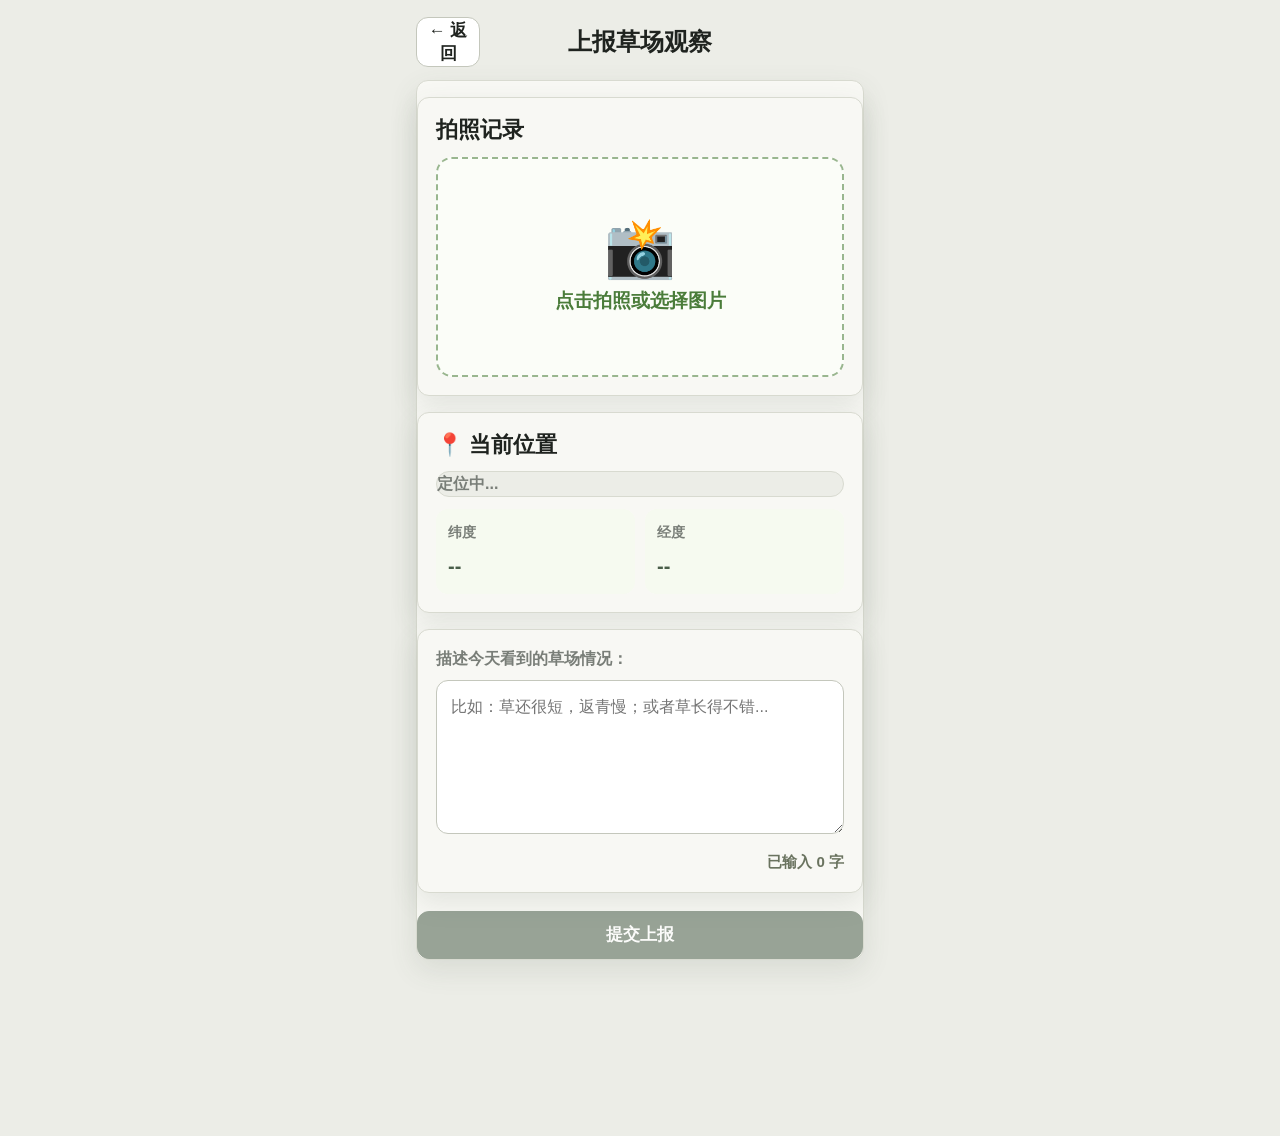
==== commit 1c513886: "feat: 应用 Morning Mist 主题换肤（手机端）" ====
--- a/upload.html
+++ b/upload.html
@@ -79,6 +79,7 @@
       .location-grid, .success-actions { grid-template-columns: 1fr; }
     }
   </style>
+  <link rel="stylesheet" href="/theme.css" />
 </head>
 <body>
   <main class="app">
--- a/theme.css
+++ b/theme.css
@@ -0,0 +1,337 @@
+/* ═══════════════════════════════════════
+   Grassland App — Morning Mist Mobile Theme
+   基准来自 grassland-admin/src/theme.css
+   ═══════════════════════════════════════ */
+
+:root {
+  --bg-page: #ECEDE7;
+  --bg-card: #F8F8F4;
+  --bg-elevated: #FFFFFF;
+  --border: #D8DAD0;
+  --border-strong: #C4C7BC;
+  --primary: #4A5E4A;
+  --primary-hover: #384C39;
+  --primary-text: #FFFFFF;
+  --success: #9DB29D;
+  --warning: #B87A5A;
+  --danger: #B87A5A;
+  --text: #1F231F;
+  --text-muted: #797E78;
+  --text-light: #A8ACA5;
+  --radius: 12px;
+  --radius-btn: 12px;
+  --radius-pill: 999px;
+  --font-serif: "Songti SC", "STSong", "Noto Serif SC", serif;
+  --font-sans: -apple-system, BlinkMacSystemFont, "PingFang SC", "Microsoft YaHei", "Source Sans 3", sans-serif;
+  --shadow-soft: 0 10px 28px rgba(74, 94, 74, 0.12);
+  --shadow-touch: 0 6px 16px rgba(74, 94, 74, 0.16);
+}
+
+* {
+  box-sizing: border-box;
+}
+
+html,
+body {
+  background: var(--bg-page) !important;
+  color: var(--text) !important;
+  font-family: var(--font-sans) !important;
+  font-size: 16px !important;
+  line-height: 1.6 !important;
+  -webkit-font-smoothing: antialiased;
+  text-rendering: optimizeLegibility;
+}
+
+body {
+  min-height: 100vh;
+  min-height: 100dvh;
+}
+
+body,
+#appContent,
+.page,
+.app,
+.container,
+.wrapper {
+  padding-bottom: calc(88px + env(safe-area-inset-bottom, 0px)) !important;
+}
+
+#appContent {
+  width: min(100%, 480px) !important;
+  margin: 0 auto !important;
+  padding-left: 16px !important;
+  padding-right: 16px !important;
+  background: var(--bg-page) !important;
+}
+
+h1,
+h2,
+h3 {
+  color: var(--text) !important;
+  font-family: var(--font-serif) !important;
+  font-weight: 600 !important;
+  letter-spacing: 0 !important;
+}
+
+h1 {
+  font-size: 24px !important;
+  line-height: 1.25 !important;
+}
+
+h2,
+.section-title {
+  font-size: 22px !important;
+  line-height: 1.3 !important;
+}
+
+h3 {
+  font-size: 20px !important;
+  line-height: 1.35 !important;
+}
+
+p,
+li,
+label,
+input,
+select,
+textarea {
+  font-size: 16px !important;
+}
+
+.card,
+[class*="card"],
+[class*="Card"],
+.panel,
+.block,
+section {
+  background: var(--bg-card) !important;
+  border: 1px solid var(--border) !important;
+  border-radius: var(--radius) !important;
+  box-shadow: var(--shadow-soft) !important;
+}
+
+.card,
+[class*="card"],
+[class*="Card"],
+.panel,
+.block {
+  margin-top: 16px !important;
+  padding: 18px !important;
+}
+
+button,
+.btn,
+input[type="button"],
+input[type="submit"],
+input[type="file"]::file-selector-button {
+  min-width: 48px !important;
+  min-height: 48px !important;
+  border-radius: var(--radius-btn) !important;
+  border: 1px solid var(--border-strong) !important;
+  font-family: var(--font-sans) !important;
+  font-size: 17px !important;
+  font-weight: 800 !important;
+  letter-spacing: 0 !important;
+  touch-action: manipulation;
+}
+
+button,
+.btn,
+input[type="button"],
+input[type="submit"] {
+  background: var(--bg-elevated) !important;
+  color: var(--text) !important;
+  box-shadow: none !important;
+}
+
+button:hover,
+.btn:hover {
+  border-color: var(--primary) !important;
+  color: var(--primary) !important;
+}
+
+button:active,
+.btn:active {
+  transform: translateY(1px);
+  box-shadow: var(--shadow-touch) !important;
+}
+
+.primary,
+button.primary,
+button[class*="primary"],
+.btn-primary,
+.submit-btn {
+  background: var(--primary) !important;
+  border-color: var(--primary) !important;
+  color: var(--primary-text) !important;
+}
+
+.primary:hover,
+button.primary:hover,
+button[class*="primary"]:hover,
+.btn-primary:hover,
+.submit-btn:hover {
+  background: var(--primary-hover) !important;
+  border-color: var(--primary-hover) !important;
+  color: var(--primary-text) !important;
+}
+
+.secondary,
+button.secondary,
+.btn-secondary {
+  background: var(--bg-elevated) !important;
+  border: 2px solid var(--primary) !important;
+  color: var(--primary) !important;
+}
+
+button:disabled,
+.btn:disabled,
+input:disabled,
+textarea:disabled {
+  opacity: 0.55 !important;
+  cursor: not-allowed !important;
+}
+
+input,
+select,
+textarea {
+  min-height: 48px !important;
+  border: 1px solid var(--border-strong) !important;
+  border-radius: var(--radius-btn) !important;
+  background: var(--bg-elevated) !important;
+  color: var(--text) !important;
+  font-family: var(--font-sans) !important;
+  outline: none !important;
+}
+
+input:focus,
+select:focus,
+textarea:focus {
+  border-color: var(--primary) !important;
+  box-shadow: 0 0 0 3px rgba(74, 94, 74, 0.18) !important;
+}
+
+textarea {
+  line-height: 1.55 !important;
+}
+
+.muted,
+small,
+.label,
+.tag,
+[class*="muted"],
+[class*="label"] {
+  color: var(--text-muted) !important;
+}
+
+.bottom-nav,
+nav,
+.nav {
+  background: var(--bg-elevated) !important;
+  border-color: var(--border) !important;
+}
+
+.bottom-nav {
+  height: calc(68px + env(safe-area-inset-bottom, 0px)) !important;
+  padding-bottom: env(safe-area-inset-bottom, 0px) !important;
+  box-shadow: 0 -8px 20px rgba(31, 35, 31, 0.06) !important;
+}
+
+.nav-btn {
+  min-height: 64px !important;
+  color: var(--text-light) !important;
+  font-size: 12px !important;
+  border: 0 !important;
+  background: transparent !important;
+}
+
+.nav-btn.active,
+.nav-btn.selected,
+.nav-item.active,
+.nav-item.selected {
+  color: var(--primary) !important;
+  font-weight: 900 !important;
+}
+
+.badge,
+.status,
+.pill,
+[class*="badge"],
+[class*="status"] {
+  border-radius: var(--radius-pill) !important;
+  border: 1px solid var(--border) !important;
+  background: var(--bg-page) !important;
+  color: var(--text-muted) !important;
+  font-weight: 800 !important;
+}
+
+.badge.success,
+.status-success,
+.health-healthy,
+.success {
+  background: rgba(157, 178, 157, 0.2) !important;
+  border-color: var(--success) !important;
+  color: var(--primary) !important;
+}
+
+.warning,
+.warning-card,
+.status-warning {
+  background: rgba(184, 122, 90, 0.12) !important;
+  border-color: rgba(184, 122, 90, 0.35) !important;
+  color: #7A4B34 !important;
+}
+
+.danger,
+.error,
+.status-danger,
+.status-error {
+  background: rgba(184, 122, 90, 0.14) !important;
+  border-color: rgba(184, 122, 90, 0.4) !important;
+  color: #7A3A2B !important;
+}
+
+.progress-track {
+  background: rgba(74, 94, 74, 0.16) !important;
+}
+
+.progress-fill,
+.bar-fill,
+[class*="progress-fill"] {
+  background: var(--primary) !important;
+}
+
+.temp,
+.count,
+.metric,
+.stat-number,
+.big-number,
+[class*="number"],
+[class*="value"] {
+  color: var(--primary) !important;
+  font-weight: 900 !important;
+}
+
+a {
+  color: var(--primary) !important;
+}
+
+hr {
+  border: 0 !important;
+  border-top: 1px solid var(--border) !important;
+}
+
+@media (max-width: 480px) {
+  .card,
+  [class*="card"],
+  [class*="Card"],
+  .panel,
+  .block {
+    padding: 18px !important;
+  }
+
+  button,
+  .btn {
+    font-size: 17px !important;
+  }
+}
